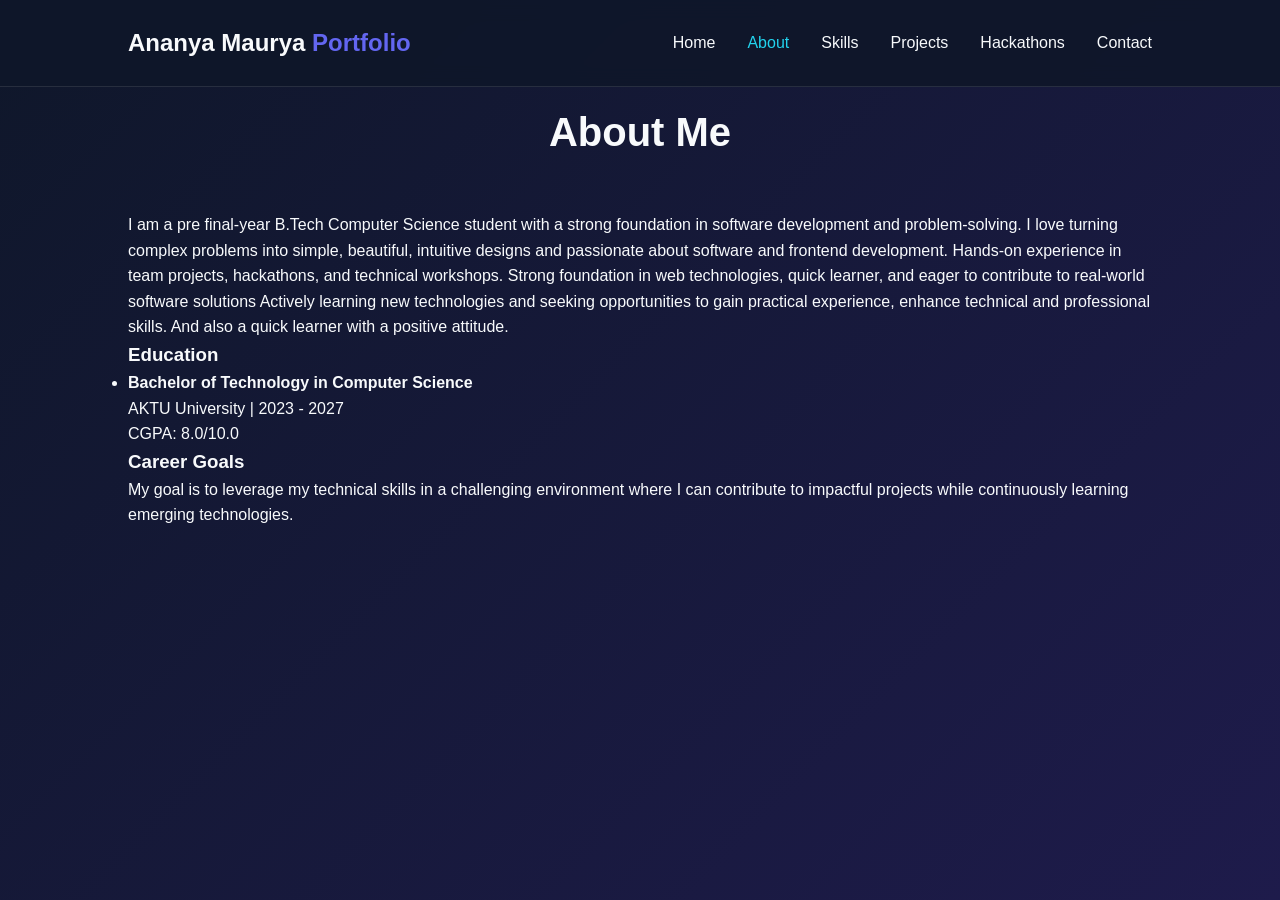
==== about.html @ 2896975a "Initial commit:Portfolio" ====
<!DOCTYPE html>
<html lang="en">
<head>
    <meta charset="UTF-8">
    <meta name="viewport" content="width=device-width, initial-scale=1.0">
    <title>About Me</title>
    <link rel="stylesheet" href="style.css">
</head>
<body>
    <nav class="navbar">
        <div class="logo">Ananya Maurya<span> Portfolio</span></div>
        <ul class="nav-links">
            <li><a href="index.html">Home</a></li>
            <li><a href="about.html" class="active">About</a></li>
            <li><a href="skills.html">Skills</a></li>
            <li><a href="projects.html">Projects</a></li>
            <li><a href="hackathons.html">Hackathons</a></li>
            <li><a href="contact.html">Contact</a></li>
        </ul>
    </nav>

    <section class="container fade-in">
        <h2 class="section-title">About Me</h2>
        <div class="about-grid">
            <div class="about-text">
                <p>I am a pre final-year B.Tech Computer Science student with a strong foundation in software development and problem-solving. I love turning complex problems into simple, beautiful, intuitive designs and passionate about software and frontend development. Hands-on experience in team projects, hackathons, and technical workshops. Strong foundation in web technologies, quick learner, and eager to contribute to real-world software solutions Actively learning new technologies and seeking opportunities to gain practical experience, enhance technical and professional skills. And also a quick learner with a positive attitude.</p>
                
                <h3>Education</h3>
                <ul class="edu-list">
                    <li>
                        <strong>Bachelor of Technology in Computer Science</strong><br>
                        AKTU University | 2023 - 2027<br>
                        CGPA: 8.0/10.0
                    </li>
                </ul>

                <h3>Career Goals</h3>
                <p>My goal is to leverage my technical skills in a challenging environment where I can contribute to impactful projects while continuously learning emerging technologies.</p>
            </div>
        </div>
    </section>
    <script src="script.js"></script>
</body>
</html>
---- style.css ----
/* Core Variables & Reset */
:root {
    --primary: #6366f1;
    --secondary: #a855f7;
    --bg-dark: #0f172a;
    --bg-card: rgba(30, 41, 59, 0.7);
    --text-white: #f8fafc;
    --text-gray: #94a3b8;
    --accent: #22d3ee;
}

* {
    margin: 0;
    padding: 0;
    box-sizing: border-box;
    font-family: 'Segoe UI', Tahoma, Geneva, Verdana, sans-serif;
}

body {
    background: linear-gradient(135deg, #0f172a 0%, #1e1b4b 100%);
    color: var(--text-white);
    min-height: 100vh;
    line-height: 1.6;
}

/* Navbar */
.navbar {
    position: fixed;
    top: 0;
    width: 100%;
    display: flex;
    justify-content: space-between;
    align-items: center;
    padding: 1.5rem 10%;
    background: rgba(15, 23, 42, 0.9);
    backdrop-filter: blur(10px);
    z-index: 1000;
    border-bottom: 1px solid rgba(255, 255, 255, 0.1);
}

.logo {
    font-size: 1.5rem;
    font-weight: bold;
}

.logo span {
    color: var(--primary);
}

.nav-links {
    display: flex;
    list-style: none;
}

.nav-links li {
    margin-left: 2rem;
}

.nav-links a {
    text-decoration: none;
    color: var(--text-white);
    font-weight: 500;
    transition: 0.3s;
}

.nav-links a:hover, .nav-links a.active {
    color: var(--accent);
}

/* Hero Section */
.hero {
    height: 100vh;
    display: flex;
    align-items: center;
    justify-content: center;
    text-align: center;
    padding: 0 10%;
}

.highlight {
    color: var(--primary);
}

.hero h1 { font-size: 4rem; margin-bottom: 1rem; }
.hero h3 { font-size: 1.5rem; color: var(--text-gray); margin-bottom: 2rem; }

/* Buttons */
.btn {
    padding: 0.8rem 2rem;
    border-radius: 8px;
    text-decoration: none;
    font-weight: bold;
    transition: 0.3s;
    margin: 0 0.5rem;
    display: inline-block;
}

.primary { background: var(--primary); color: white; }
.secondary { border: 2px solid var(--primary); color: white; }
.primary:hover { background: var(--secondary); transform: translateY(-3px); }

/* Containers & Grid */
.container { padding: 100px 10%; min-height: 100vh; }
.section-title { font-size: 2.5rem; margin-bottom: 3rem; text-align: center; }

.skills-grid, .projects-grid {
    display: grid;
    grid-template-columns: repeat(auto-fit, minmax(280px, 1fr));
    gap: 2rem;
}

/* Cards */
.skill-card, .project-card, .contact-card {
    background: var(--bg-card);
    padding: 2rem;
    border-radius: 15px;
    border: 1px solid rgba(255, 255, 255, 0.1);
    transition: 0.3s;
}

.project-card:hover { border-color: var(--accent); transform: scale(1.02); }

/* Progress Bars */
.progress-section { margin-top: 3rem; max-width: 600px; margin-inline: auto; }
.skill-bar { margin-bottom: 1.5rem; }
.bar-bg { background: #334155; height: 10px; border-radius: 5px; margin-top: 5px; }
.bar-fill { background: var(--accent); height: 100%; border-radius: 5px; }

/* Hackathons */
.hack-item {
    background: var(--bg-card);
    padding: 1.5rem;
    border-left: 4px solid var(--primary);
    margin-bottom: 1.5rem;
}

.hack-status { color: var(--accent); font-size: 0.8rem; font-weight: bold; text-transform: uppercase; }
.status-done { color: #10b981; }

/* Animations */
.fade-in {
    animation: fadeIn 1s ease-in;
}

@keyframes fadeIn {
    from { opacity: 0; transform: translateY(20px); }
    to { opacity: 1; transform: translateY(0); }
}

/* Mobile Responsive */
@media (max-width: 768px) {
    .nav-links { display: none; } /* Add burger menu for full production */
    .hero h1 { font-size: 2.5rem; }
}
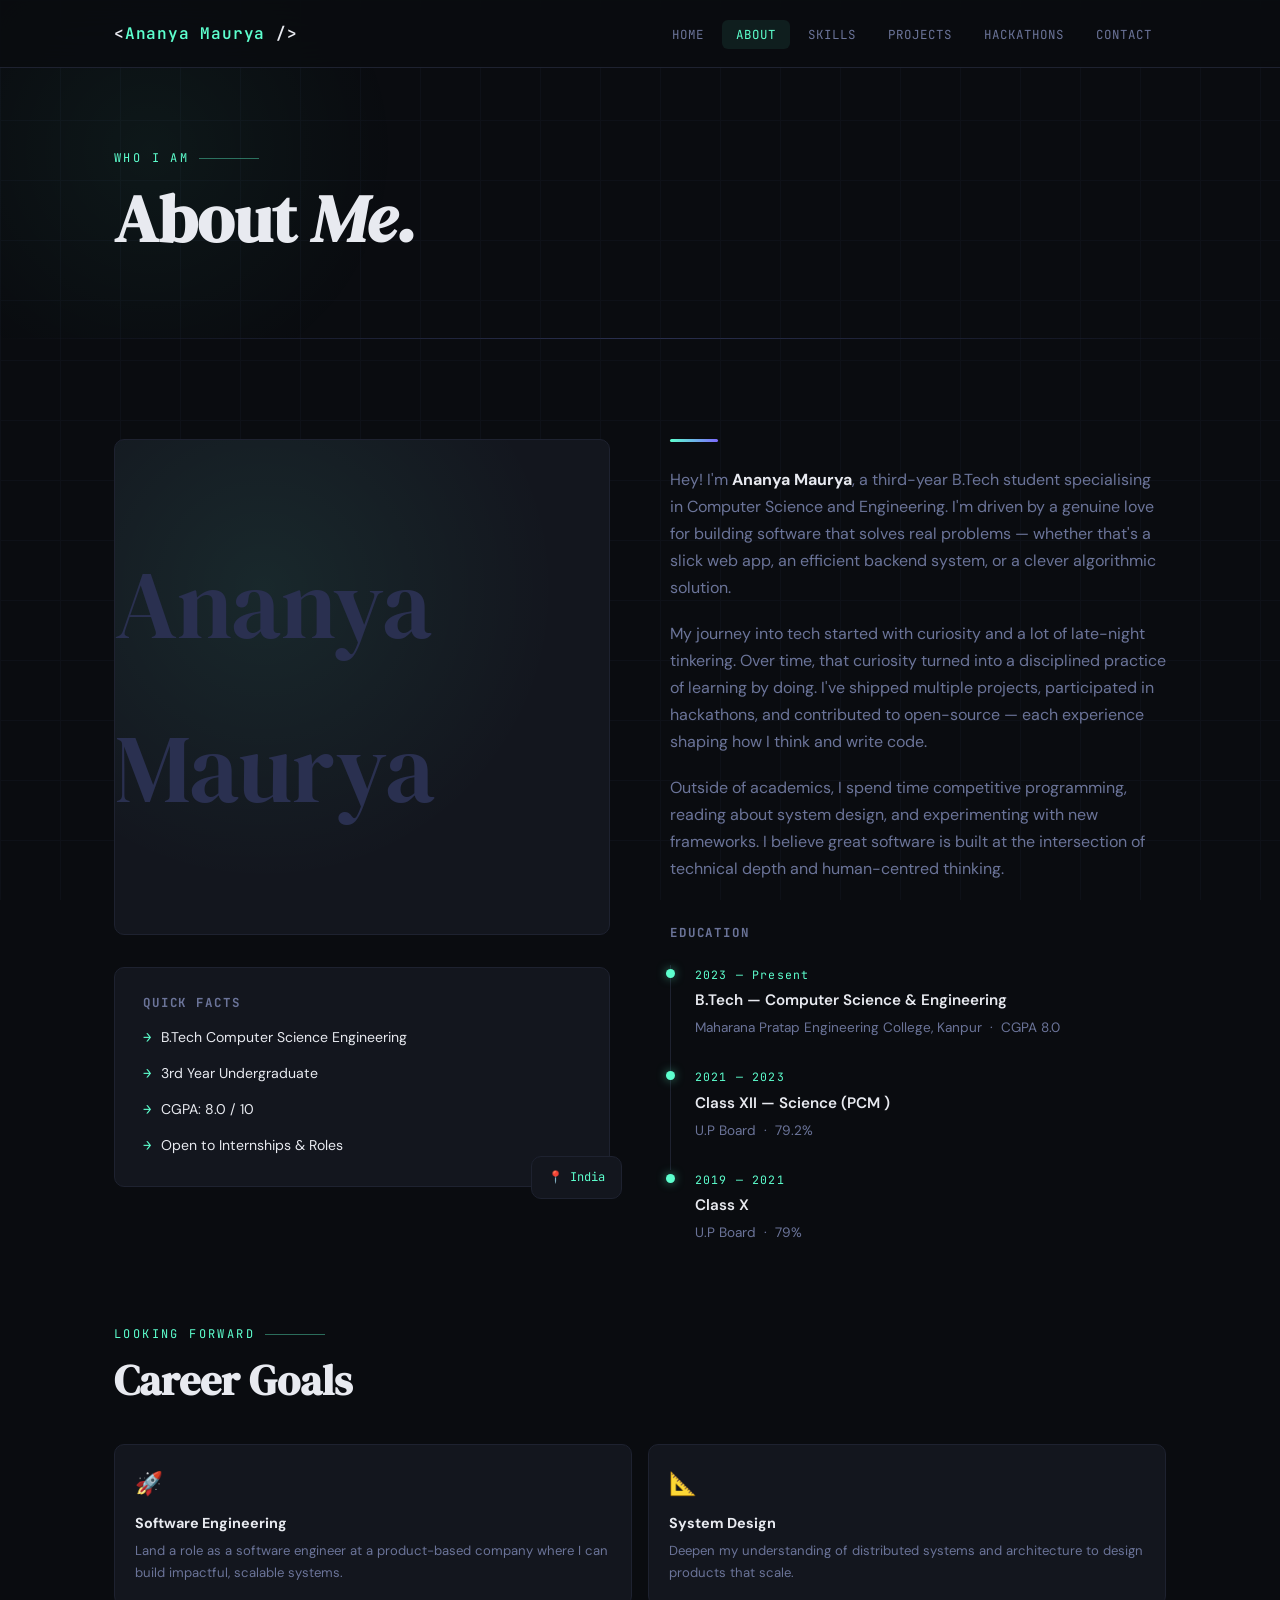
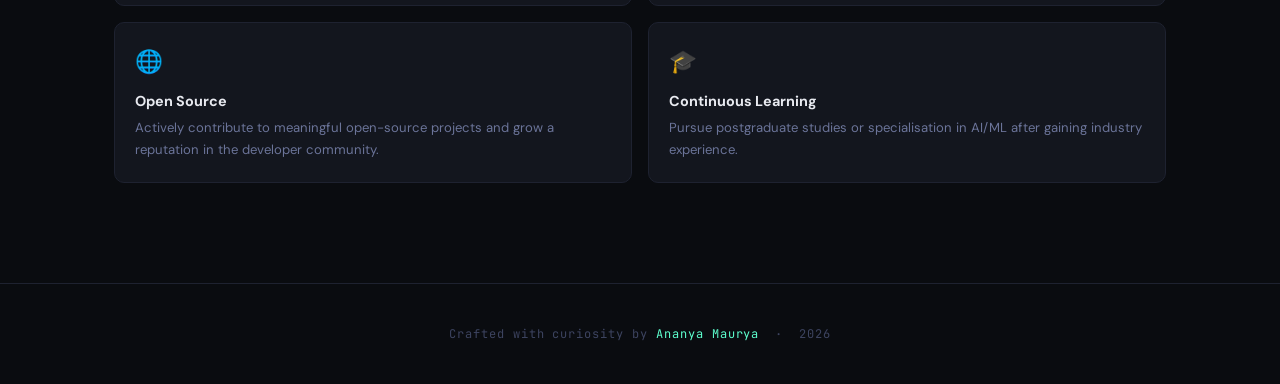
==== commit 560f51db: "Updated full portfolio(multi-page)" ====
--- a/about.html
+++ b/about.html
@@ -1,44 +1,174 @@
 <!DOCTYPE html>
 <html lang="en">
 <head>
-    <meta charset="UTF-8">
-    <meta name="viewport" content="width=device-width, initial-scale=1.0">
-    <title>About Me</title>
-    <link rel="stylesheet" href="style.css">
+  <meta charset="UTF-8" />
+  <meta name="viewport" content="width=device-width, initial-scale=1.0" />
+  <meta name="description" content="About Ananya Maurya — B.Tech CSE Student" />
+  <title>About — Ananya Maurya</title>
+  <link rel="stylesheet" href="style.css" />
 </head>
 <body>
-    <nav class="navbar">
-        <div class="logo">Ananya Maurya<span> Portfolio</span></div>
-        <ul class="nav-links">
-            <li><a href="index.html">Home</a></li>
-            <li><a href="about.html" class="active">About</a></li>
-            <li><a href="skills.html">Skills</a></li>
-            <li><a href="projects.html">Projects</a></li>
-            <li><a href="hackathons.html">Hackathons</a></li>
-            <li><a href="contact.html">Contact</a></li>
-        </ul>
-    </nav>
 
-    <section class="container fade-in">
-        <h2 class="section-title">About Me</h2>
+  <!-- ── Navbar ─────────────────────────────────────────── -->
+  <nav class="navbar" role="navigation" aria-label="Main navigation">
+    <div class="nav-inner">
+      <a href="index.html" class="nav-logo mono">&lt;<span>Ananya Maurya</span> /&gt;</a>
+      <ul class="nav-links" role="list">
+        <li><a href="index.html">Home</a></li>
+        <li><a href="about.html">About</a></li>
+        <li><a href="skills.html">Skills</a></li>
+        <li><a href="projects.html">Projects</a></li>
+        <li><a href="hackathons.html">Hackathons</a></li>
+        <li><a href="contact.html">Contact</a></li>
+      </ul>
+      <button class="nav-toggle" aria-label="Toggle menu" aria-expanded="false">
+        <span></span><span></span><span></span>
+      </button>
+    </div>
+  </nav>
+
+  <main>
+    <!-- ── Page Header ────────────────────────────────────── -->
+    <header class="page-header">
+      <div class="page-header-glow" aria-hidden="true"></div>
+      <div class="container">
+        <div class="section-label fade-in">Who I Am</div>
+        <h1 class="fade-in">About <em>Me.</em></h1>
+      </div>
+    </header>
+
+    <div class="divider"></div>
+
+    <!-- ── About Grid ─────────────────────────────────────── -->
+    <section class="section">
+      <div class="container">
         <div class="about-grid">
-            <div class="about-text">
-                <p>I am a pre final-year B.Tech Computer Science student with a strong foundation in software development and problem-solving. I love turning complex problems into simple, beautiful, intuitive designs and passionate about software and frontend development. Hands-on experience in team projects, hackathons, and technical workshops. Strong foundation in web technologies, quick learner, and eager to contribute to real-world software solutions Actively learning new technologies and seeking opportunities to gain practical experience, enhance technical and professional skills. And also a quick learner with a positive attitude.</p>
-                
-                <h3>Education</h3>
-                <ul class="edu-list">
-                    <li>
-                        <strong>Bachelor of Technology in Computer Science</strong><br>
-                        AKTU University | 2023 - 2027<br>
-                        CGPA: 8.0/10.0
-                    </li>
-                </ul>
 
-                <h3>Career Goals</h3>
-                <p>My goal is to leverage my technical skills in a challenging environment where I can contribute to impactful projects while continuously learning emerging technologies.</p>
+          <!-- Avatar column -->
+          <aside class="about-avatar fade-in">
+            <div class="avatar-frame" aria-label="Profile photo placeholder">
+              <span class="avatar-initials" aria-hidden="true">Ananya Maurya</span>
             </div>
+            <div class="avatar-badge">📍 India</div>
+
+            <!-- Quick facts card -->
+            <div class="card" style="margin-top:32px;">
+              <h3 style="font-size:0.78rem;letter-spacing:0.15em;text-transform:uppercase;font-family:var(--mono);color:var(--text-muted);margin-bottom:16px;">Quick Facts</h3>
+
+              <ul style="list-style:none;display:flex;flex-direction:column;gap:12px;">
+                <li style="display:flex;align-items:center;gap:10px;font-size:0.88rem;">
+                  <span style="color:var(--accent);font-family:var(--mono);">→</span>
+                  <span>B.Tech Computer Science Engineering</span>
+                </li>
+                <li style="display:flex;align-items:center;gap:10px;font-size:0.88rem;">
+                  <span style="color:var(--accent);font-family:var(--mono);">→</span>
+                  <span>3rd Year Undergraduate</span>
+                </li>
+                <li style="display:flex;align-items:center;gap:10px;font-size:0.88rem;">
+                  <span style="color:var(--accent);font-family:var(--mono);">→</span>
+                  <span>CGPA: 8.0 / 10</span>
+                </li>
+                <li style="display:flex;align-items:center;gap:10px;font-size:0.88rem;">
+                  <span style="color:var(--accent);font-family:var(--mono);">→</span>
+                  <span>Open to Internships & Roles</span>
+                </li>
+              </ul>
+            </div>
+          </aside>
+
+          <!-- Text column -->
+          <div class="about-text">
+            <div class="glow-line"></div>
+
+            <p class="fade-in">
+              Hey! I'm <strong style="color:var(--text);">Ananya Maurya</strong>, a third-year B.Tech student
+              specialising in Computer Science and Engineering. I'm driven by a genuine love for
+              building software that solves real problems — whether that's a slick web app, an
+              efficient backend system, or a clever algorithmic solution.
+            </p>
+
+            <p class="fade-in">
+              My journey into tech started with curiosity and a lot of late-night tinkering.
+              Over time, that curiosity turned into a disciplined practice of learning by doing.
+              I've shipped multiple projects, participated in hackathons, and contributed to
+              open-source — each experience shaping how I think and write code.
+            </p>
+
+            <p class="fade-in">
+              Outside of academics, I spend time competitive programming, reading about system
+              design, and experimenting with new frameworks. I believe great software is built at
+              the intersection of technical depth and human-centred thinking.
+            </p>
+
+            <!-- Education timeline -->
+            <div class="edu-timeline" style="margin-top:44px;">
+              <h3 style="font-family:var(--mono);font-size:0.78rem;letter-spacing:0.15em;text-transform:uppercase;color:var(--text-muted);margin-bottom:24px;">Education</h3>
+
+              <div class="edu-item fade-in">
+                <div class="edu-year">2023 — Present</div>
+                <div class="edu-degree">B.Tech — Computer Science &amp; Engineering</div>
+                <div class="edu-school">Maharana Pratap Engineering College, Kanpur &nbsp;·&nbsp; CGPA 8.0</div>
+              </div>
+
+              <div class="edu-item fade-in">
+                <div class="edu-year">2021 — 2023</div>
+                <div class="edu-degree">Class XII — Science (PCM )</div>
+                <div class="edu-school"> U.P Board &nbsp;·&nbsp; 79.2%</div>
+              </div>
+
+              <div class="edu-item fade-in">
+                <div class="edu-year">2019 — 2021</div>
+                <div class="edu-degree">Class X </div>
+                <div class="edu-school"> U.P Board &nbsp;·&nbsp; 79%</div>
+              </div>
+            </div>
+          </div>
         </div>
+
+        <!-- Career Goals -->
+        <div style="margin-top:80px;">
+          <div class="section-label fade-in">Looking Forward</div>
+          <h2 style="margin-bottom:40px;" class="fade-in">Career Goals</h2>
+
+          <div class="goals-grid">
+            <article class="goal-card fade-in">
+              <div class="goal-icon">🚀</div>
+              <h4>Software Engineering</h4>
+              <p>Land a role as a software engineer at a product-based company where I can build impactful, scalable systems.</p>
+            </article>
+
+            <article class="goal-card fade-in">
+              <div class="goal-icon">📐</div>
+              <h4>System Design</h4>
+              <p>Deepen my understanding of distributed systems and architecture to design products that scale.</p>
+            </article>
+
+            <article class="goal-card fade-in">
+              <div class="goal-icon">🌐</div>
+              <h4>Open Source</h4>
+              <p>Actively contribute to meaningful open-source projects and grow a reputation in the developer community.</p>
+            </article>
+
+            <article class="goal-card fade-in">
+              <div class="goal-icon">🎓</div>
+              <h4>Continuous Learning</h4>
+              <p>Pursue postgraduate studies or specialisation in AI/ML after gaining industry experience.</p>
+            </article>
+          </div>
+        </div>
+      </div>
     </section>
-    <script src="script.js"></script>
+  </main>
+
+  <!-- ── Footer ─────────────────────────────────────────── -->
+  <footer class="footer" role="contentinfo">
+    <div class="container">
+      <p class="footer-text">
+        Crafted with curiosity by <a href="index.html">Ananya Maurya</a> &nbsp;·&nbsp; 2026
+      </p>
+    </div>
+  </footer>
+
+  <script src="script.js"></script>
 </body>
-</html>+</html>
--- a/style.css
+++ b/style.css
@@ -1,154 +1,1074 @@
-/* Core Variables & Reset */
+/* ============================================================
+   PORTFOLIO — style.css
+   Theme: Dark terminal-meets-editorial
+   Fonts: DM Serif Display + JetBrains Mono + DM Sans
+   ============================================================ */
+ 
+@import url('https://fonts.googleapis.com/css2?family=DM+Serif+Display:ital@0;1&family=JetBrains+Mono:wght@300;400;600&family=DM+Sans:ital,opsz,wght@0,9..40,300;0,9..40,400;0,9..40,500;0,9..40,600;1,9..40,300&display=swap');
+ 
+/* ── Variables ───────────────────────────────────────────── */
 :root {
-    --primary: #6366f1;
-    --secondary: #a855f7;
-    --bg-dark: #0f172a;
-    --bg-card: rgba(30, 41, 59, 0.7);
-    --text-white: #f8fafc;
-    --text-gray: #94a3b8;
-    --accent: #22d3ee;
-}
-
-* {
-    margin: 0;
-    padding: 0;
-    box-sizing: border-box;
-    font-family: 'Segoe UI', Tahoma, Geneva, Verdana, sans-serif;
-}
-
+  --bg:          #0a0c10;
+  --bg-2:        #0f1117;
+  --bg-card:     #13161e;
+  --border:      #1e2230;
+  --border-glow: #2a3050;
+  --accent:      #5dffce;
+  --accent-2:    #7c6aff;
+  --accent-warm: #ff6b6b;
+  --text:        #e8eaf0;
+  --text-muted:  #6b7499;
+  --text-dim:    #3d4460;
+  --mono:        'JetBrains Mono', monospace;
+  --serif:       'DM Serif Display', serif;
+  --sans:        'DM Sans', sans-serif;
+  --radius:      10px;
+  --nav-h:       68px;
+  --transition:  0.3s cubic-bezier(0.4, 0, 0.2, 1);
+}
+ 
+/* ── Reset ───────────────────────────────────────────────── */
+*, *::before, *::after { box-sizing: border-box; margin: 0; padding: 0; }
+ 
+html { scroll-behavior: smooth; font-size: 16px; }
+ 
 body {
-    background: linear-gradient(135deg, #0f172a 0%, #1e1b4b 100%);
-    color: var(--text-white);
-    min-height: 100vh;
-    line-height: 1.6;
-}
-
-/* Navbar */
+  font-family: var(--sans);
+  background: var(--bg);
+  color: var(--text);
+  line-height: 1.7;
+  min-height: 100vh;
+  overflow-x: hidden;
+}
+ 
+/* Background grid texture */
+body::before {
+  content: '';
+  position: fixed;
+  inset: 0;
+  background-image:
+    linear-gradient(var(--border) 1px, transparent 1px),
+    linear-gradient(90deg, var(--border) 1px, transparent 1px);
+  background-size: 60px 60px;
+  opacity: 0.25;
+  pointer-events: none;
+  z-index: 0;
+}
+ 
+/* ── Typography ──────────────────────────────────────────── */
+h1, h2, h3 { font-family: var(--serif); line-height: 1.15; color: var(--text); }
+h1 { font-size: clamp(2.4rem, 6vw, 4.2rem); }
+h2 { font-size: clamp(1.8rem, 4vw, 2.6rem); }
+h3 { font-size: 1.2rem; }
+p  { color: var(--text-muted); }
+a  { color: inherit; text-decoration: none; }
+ 
+.mono { font-family: var(--mono); }
+ 
+/* ── Layout helpers ──────────────────────────────────────── */
+.container {
+  max-width: 1100px;
+  margin: 0 auto;
+  padding: 0 24px;
+  position: relative;
+  z-index: 1;
+}
+ 
+.section {
+  padding: 100px 0;
+}
+ 
+.section-label {
+  font-family: var(--mono);
+  font-size: 0.75rem;
+  letter-spacing: 0.2em;
+  text-transform: uppercase;
+  color: var(--accent);
+  margin-bottom: 12px;
+  display: flex;
+  align-items: center;
+  gap: 10px;
+}
+.section-label::after {
+  content: '';
+  flex: 1;
+  max-width: 60px;
+  height: 1px;
+  background: var(--accent);
+  opacity: 0.4;
+}
+ 
+.section-title {
+  margin-bottom: 60px;
+}
+ 
+/* ── Navbar ──────────────────────────────────────────────── */
 .navbar {
+  position: fixed;
+  top: 0; left: 0; right: 0;
+  height: var(--nav-h);
+  z-index: 1000;
+  background: rgba(10, 12, 16, 0.85);
+  backdrop-filter: blur(18px);
+  -webkit-backdrop-filter: blur(18px);
+  border-bottom: 1px solid var(--border);
+  display: flex;
+  align-items: center;
+}
+ 
+.nav-inner {
+  width: 100%;
+  max-width: 1100px;
+  margin: 0 auto;
+  padding: 0 24px;
+  display: flex;
+  align-items: center;
+  justify-content: space-between;
+}
+ 
+.nav-logo {
+  font-family: var(--mono);
+  font-size: 1rem;
+  font-weight: 600;
+  color: var(--text);
+  letter-spacing: 0.05em;
+}
+ 
+.nav-logo span { color: var(--accent); }
+ 
+.nav-links {
+  display: flex;
+  align-items: center;
+  gap: 4px;
+  list-style: none;
+}
+ 
+.nav-links a {
+  font-family: var(--mono);
+  font-size: 0.78rem;
+  letter-spacing: 0.08em;
+  text-transform: uppercase;
+  color: var(--text-muted);
+  padding: 6px 14px;
+  border-radius: 6px;
+  transition: color var(--transition), background var(--transition);
+}
+ 
+.nav-links a:hover {
+  color: var(--text);
+  background: var(--bg-card);
+}
+ 
+.nav-links a.active {
+  color: var(--accent);
+  background: rgba(93, 255, 206, 0.08);
+}
+ 
+/* Hamburger */
+.nav-toggle {
+  display: none;
+  flex-direction: column;
+  gap: 5px;
+  cursor: pointer;
+  padding: 6px;
+  background: none;
+  border: none;
+}
+.nav-toggle span {
+  display: block;
+  width: 24px;
+  height: 2px;
+  background: var(--text);
+  border-radius: 2px;
+  transition: var(--transition);
+}
+.nav-toggle.open span:nth-child(1) { transform: translateY(7px) rotate(45deg); }
+.nav-toggle.open span:nth-child(2) { opacity: 0; }
+.nav-toggle.open span:nth-child(3) { transform: translateY(-7px) rotate(-45deg); }
+ 
+/* ── Buttons ─────────────────────────────────────────────── */
+.btn {
+  display: inline-flex;
+  align-items: center;
+  gap: 8px;
+  padding: 12px 26px;
+  border-radius: var(--radius);
+  font-family: var(--mono);
+  font-size: 0.82rem;
+  font-weight: 600;
+  letter-spacing: 0.06em;
+  text-transform: uppercase;
+  cursor: pointer;
+  border: none;
+  transition: var(--transition);
+}
+ 
+.btn-primary {
+  background: var(--accent);
+  color: #0a0c10;
+}
+.btn-primary:hover {
+  background: #fff;
+  transform: translateY(-2px);
+  box-shadow: 0 0 30px rgba(93, 255, 206, 0.35);
+}
+ 
+.btn-outline {
+  background: transparent;
+  color: var(--text);
+  border: 1px solid var(--border-glow);
+}
+.btn-outline:hover {
+  border-color: var(--accent);
+  color: var(--accent);
+  transform: translateY(-2px);
+}
+ 
+.btn-ghost {
+  background: transparent;
+  color: var(--accent);
+  border: 1px solid rgba(93,255,206,0.3);
+  padding: 8px 18px;
+  font-size: 0.76rem;
+}
+.btn-ghost:hover {
+  background: rgba(93,255,206,0.08);
+  border-color: var(--accent);
+}
+ 
+/* ── Card base ───────────────────────────────────────────── */
+.card {
+  background: var(--bg-card);
+  border: 1px solid var(--border);
+  border-radius: var(--radius);
+  padding: 28px;
+  transition: border-color var(--transition), transform var(--transition), box-shadow var(--transition);
+}
+.card:hover {
+  border-color: var(--border-glow);
+  transform: translateY(-4px);
+  box-shadow: 0 16px 48px rgba(0,0,0,0.4);
+}
+ 
+/* ── Tag / Badge ─────────────────────────────────────────── */
+.tag {
+  display: inline-block;
+  font-family: var(--mono);
+  font-size: 0.7rem;
+  padding: 3px 10px;
+  border-radius: 100px;
+  border: 1px solid var(--border-glow);
+  color: var(--text-muted);
+  letter-spacing: 0.05em;
+}
+ 
+.tag-accent {
+  border-color: rgba(93,255,206,0.3);
+  color: var(--accent);
+  background: rgba(93,255,206,0.06);
+}
+ 
+.tag-purple {
+  border-color: rgba(124,106,255,0.3);
+  color: var(--accent-2);
+  background: rgba(124,106,255,0.06);
+}
+ 
+.tag-red {
+  border-color: rgba(255,107,107,0.3);
+  color: var(--accent-warm);
+  background: rgba(255,107,107,0.06);
+}
+ 
+/* ── Divider ─────────────────────────────────────────────── */
+.divider {
+  height: 1px;
+  background: linear-gradient(90deg, transparent, var(--border-glow), transparent);
+  margin: 0;
+}
+ 
+/* ── Scroll fade-in ──────────────────────────────────────── */
+.fade-in {
+  opacity: 0;
+  transform: translateY(24px);
+  transition: opacity 0.6s ease, transform 0.6s ease;
+}
+.fade-in.visible {
+  opacity: 1;
+  transform: translateY(0);
+}
+ 
+/* ── Cursor blink ────────────────────────────────────────── */
+.cursor {
+  display: inline-block;
+  width: 2px;
+  height: 1em;
+  background: var(--accent);
+  margin-left: 4px;
+  vertical-align: middle;
+  animation: blink 1s step-end infinite;
+}
+@keyframes blink { 50% { opacity: 0; } }
+ 
+/* ── Glow line decoration ────────────────────────────────── */
+.glow-line {
+  width: 48px;
+  height: 3px;
+  background: linear-gradient(90deg, var(--accent), var(--accent-2));
+  border-radius: 2px;
+  margin-bottom: 24px;
+}
+ 
+/* ============================================================
+   HOME PAGE
+   ============================================================ */
+ 
+.hero {
+  min-height: 100vh;
+  display: flex;
+  align-items: center;
+  position: relative;
+  overflow: hidden;
+}
+ 
+.hero-glow {
+  position: absolute;
+  top: -200px;
+  right: -200px;
+  width: 700px;
+  height: 700px;
+  background: radial-gradient(circle, rgba(93,255,206,0.06) 0%, transparent 70%);
+  pointer-events: none;
+}
+ 
+.hero-glow-2 {
+  position: absolute;
+  bottom: -300px;
+  left: -100px;
+  width: 600px;
+  height: 600px;
+  background: radial-gradient(circle, rgba(124,106,255,0.05) 0%, transparent 70%);
+  pointer-events: none;
+}
+ 
+.hero-content {
+  padding-top: var(--nav-h);
+  position: relative;
+  z-index: 1;
+}
+ 
+.hero-pretitle {
+  font-family: var(--mono);
+  font-size: 0.82rem;
+  color: var(--accent);
+  letter-spacing: 0.18em;
+  text-transform: uppercase;
+  margin-bottom: 20px;
+  display: flex;
+  align-items: center;
+  gap: 12px;
+}
+ 
+.hero-pretitle::before {
+  content: '';
+  width: 32px;
+  height: 1px;
+  background: var(--accent);
+}
+ 
+.hero-name {
+  font-family: var(--serif);
+  font-size: clamp(3rem, 8vw, 5.5rem);
+  line-height: 1.05;
+  margin-bottom: 12px;
+}
+ 
+.hero-name .accent { color: var(--accent); }
+ 
+.hero-role {
+  font-family: var(--mono);
+  font-size: clamp(1rem, 2.5vw, 1.35rem);
+  color: var(--text-muted);
+  margin-bottom: 28px;
+}
+ 
+.hero-role .role-text { color: var(--text); }
+ 
+.hero-desc {
+  max-width: 540px;
+  font-size: 1.05rem;
+  color: var(--text-muted);
+  margin-bottom: 44px;
+  line-height: 1.8;
+}
+ 
+.hero-cta {
+  display: flex;
+  gap: 16px;
+  flex-wrap: wrap;
+}
+ 
+.hero-scroll {
+  position: absolute;
+  bottom: 40px;
+  left: 50%;
+  transform: translateX(-50%);
+  display: flex;
+  flex-direction: column;
+  align-items: center;
+  gap: 8px;
+  font-family: var(--mono);
+  font-size: 0.7rem;
+  letter-spacing: 0.15em;
+  text-transform: uppercase;
+  color: var(--text-dim);
+  animation: bounce 2s ease-in-out infinite;
+}
+ 
+.hero-scroll::after {
+  content: '';
+  width: 1px;
+  height: 40px;
+  background: linear-gradient(to bottom, var(--text-dim), transparent);
+}
+ 
+@keyframes bounce {
+  0%, 100% { transform: translateX(-50%) translateY(0); }
+  50%       { transform: translateX(-50%) translateY(-8px); }
+}
+ 
+/* Stats strip */
+.stats-strip {
+  padding: 40px 0;
+  border-top: 1px solid var(--border);
+  border-bottom: 1px solid var(--border);
+}
+ 
+.stats-grid {
+  display: grid;
+  grid-template-columns: repeat(auto-fit, minmax(160px, 1fr));
+  gap: 40px;
+  text-align: center;
+}
+ 
+.stat-number {
+  font-family: var(--serif);
+  font-size: 2.4rem;
+  color: var(--accent);
+  line-height: 1;
+  margin-bottom: 4px;
+}
+ 
+.stat-label {
+  font-family: var(--mono);
+  font-size: 0.72rem;
+  letter-spacing: 0.12em;
+  text-transform: uppercase;
+  color: var(--text-muted);
+}
+ 
+/* ============================================================
+   ABOUT PAGE
+   ============================================================ */
+ 
+.about-grid {
+  display: grid;
+  grid-template-columns: 1fr 1fr;
+  gap: 60px;
+  align-items: start;
+}
+ 
+.about-avatar {
+  position: relative;
+}
+ 
+.avatar-frame {
+  width: 100%;
+  aspect-ratio: 1;
+  background: var(--bg-card);
+  border: 1px solid var(--border);
+  border-radius: var(--radius);
+  display: flex;
+  align-items: center;
+  justify-content: center;
+  overflow: hidden;
+  position: relative;
+}
+ 
+.avatar-initials {
+  font-family: var(--serif);
+  font-size: 6rem;
+  color: var(--border-glow);
+  position: relative;
+  z-index: 1;
+}
+ 
+.avatar-frame::before {
+  content: '';
+  position: absolute;
+  inset: 0;
+  background: radial-gradient(circle at 30% 30%, rgba(93,255,206,0.08), transparent 60%);
+}
+ 
+.avatar-badge {
+  position: absolute;
+  bottom: -12px;
+  right: -12px;
+  background: var(--bg-card);
+  border: 1px solid var(--border);
+  padding: 10px 16px;
+  border-radius: var(--radius);
+  font-family: var(--mono);
+  font-size: 0.75rem;
+  color: var(--accent);
+}
+ 
+.about-text p { margin-bottom: 18px; }
+ 
+.edu-timeline {
+  margin-top: 36px;
+}
+ 
+.edu-item {
+  position: relative;
+  padding-left: 24px;
+  padding-bottom: 28px;
+  border-left: 1px solid var(--border);
+}
+ 
+.edu-item:last-child { border-left-color: transparent; padding-bottom: 0; }
+ 
+.edu-item::before {
+  content: '';
+  position: absolute;
+  left: -5px; top: 4px;
+  width: 9px; height: 9px;
+  border-radius: 50%;
+  background: var(--accent);
+  box-shadow: 0 0 10px rgba(93,255,206,0.5);
+}
+ 
+.edu-year {
+  font-family: var(--mono);
+  font-size: 0.72rem;
+  color: var(--accent);
+  letter-spacing: 0.1em;
+  margin-bottom: 4px;
+}
+ 
+.edu-degree { font-weight: 600; font-size: 0.95rem; margin-bottom: 2px; }
+.edu-school { font-size: 0.85rem; color: var(--text-muted); }
+ 
+.goals-grid {
+  display: grid;
+  grid-template-columns: 1fr 1fr;
+  gap: 16px;
+  margin-top: 20px;
+}
+ 
+.goal-card {
+  background: var(--bg-card);
+  border: 1px solid var(--border);
+  border-radius: var(--radius);
+  padding: 20px;
+  transition: border-color var(--transition);
+}
+.goal-card:hover { border-color: var(--border-glow); }
+ 
+.goal-icon {
+  font-size: 1.4rem;
+  margin-bottom: 8px;
+}
+ 
+.goal-card h4 { font-size: 0.9rem; margin-bottom: 4px; }
+.goal-card p  { font-size: 0.82rem; }
+ 
+/* ============================================================
+   SKILLS PAGE
+   ============================================================ */
+ 
+.skills-categories {
+  display: grid;
+  grid-template-columns: repeat(auto-fit, minmax(300px, 1fr));
+  gap: 28px;
+}
+ 
+.skill-category h3 {
+  font-family: var(--mono);
+  font-size: 0.78rem;
+  letter-spacing: 0.15em;
+  text-transform: uppercase;
+  color: var(--accent);
+  margin-bottom: 20px;
+  padding-bottom: 12px;
+  border-bottom: 1px solid var(--border);
+}
+ 
+.skill-item {
+  margin-bottom: 18px;
+}
+ 
+.skill-header {
+  display: flex;
+  justify-content: space-between;
+  align-items: center;
+  margin-bottom: 8px;
+}
+ 
+.skill-name {
+  font-family: var(--mono);
+  font-size: 0.85rem;
+  color: var(--text);
+}
+ 
+.skill-pct {
+  font-family: var(--mono);
+  font-size: 0.75rem;
+  color: var(--text-muted);
+}
+ 
+.skill-bar {
+  height: 4px;
+  background: var(--border);
+  border-radius: 100px;
+  overflow: hidden;
+}
+ 
+.skill-fill {
+  height: 100%;
+  border-radius: 100px;
+  background: linear-gradient(90deg, var(--accent), var(--accent-2));
+  width: 0;
+  transition: width 1s cubic-bezier(0.4, 0, 0.2, 1);
+}
+ 
+.skill-fill.animated { width: var(--w); }
+ 
+/* Tech cloud */
+.tech-cloud {
+  margin-top: 60px;
+  text-align: center;
+}
+ 
+.tech-cloud h3 {
+  font-family: var(--mono);
+  font-size: 0.78rem;
+  letter-spacing: 0.15em;
+  text-transform: uppercase;
+  color: var(--text-muted);
+  margin-bottom: 24px;
+}
+ 
+.tech-tags {
+  display: flex;
+  flex-wrap: wrap;
+  gap: 10px;
+  justify-content: center;
+}
+ 
+/* ============================================================
+   PROJECTS PAGE
+   ============================================================ */
+ 
+.projects-grid {
+  display: grid;
+  grid-template-columns: repeat(auto-fit, minmax(320px, 1fr));
+  gap: 24px;
+}
+ 
+.project-card {
+  background: var(--bg-card);
+  border: 1px solid var(--border);
+  border-radius: var(--radius);
+  overflow: hidden;
+  display: flex;
+  flex-direction: column;
+  transition: border-color var(--transition), transform var(--transition), box-shadow var(--transition);
+}
+ 
+.project-card:hover {
+  border-color: var(--border-glow);
+  transform: translateY(-6px);
+  box-shadow: 0 20px 60px rgba(0,0,0,0.45);
+}
+ 
+.project-banner {
+  height: 160px;
+  display: flex;
+  align-items: center;
+  justify-content: center;
+  position: relative;
+  overflow: hidden;
+}
+ 
+.project-banner .icon {
+  font-size: 2.8rem;
+  position: relative;
+  z-index: 1;
+}
+ 
+.project-body {
+  padding: 24px;
+  display: flex;
+  flex-direction: column;
+  flex: 1;
+}
+ 
+.project-number {
+  font-family: var(--mono);
+  font-size: 0.7rem;
+  color: var(--text-dim);
+  letter-spacing: 0.1em;
+  margin-bottom: 8px;
+}
+ 
+.project-title {
+  font-family: var(--serif);
+  font-size: 1.25rem;
+  color: var(--text);
+  margin-bottom: 10px;
+}
+ 
+.project-desc {
+  font-size: 0.88rem;
+  color: var(--text-muted);
+  line-height: 1.7;
+  margin-bottom: 18px;
+  flex: 1;
+}
+ 
+.project-stack {
+  display: flex;
+  flex-wrap: wrap;
+  gap: 6px;
+  margin-bottom: 20px;
+}
+ 
+.project-links {
+  display: flex;
+  gap: 10px;
+}
+ 
+/* Featured project */
+.project-card.featured {
+  grid-column: 1 / -1;
+  flex-direction: row;
+}
+ 
+.project-card.featured .project-banner {
+  width: 280px;
+  min-width: 280px;
+  height: auto;
+}
+ 
+.project-card.featured .project-body { padding: 32px; }
+ 
+/* ============================================================
+   HACKATHONS PAGE
+   ============================================================ */
+ 
+.hackathons-list {
+  display: flex;
+  flex-direction: column;
+  gap: 20px;
+}
+ 
+.hackathon-card {
+  background: var(--bg-card);
+  border: 1px solid var(--border);
+  border-radius: var(--radius);
+  padding: 28px 32px;
+  display: grid;
+  grid-template-columns: 1fr auto;
+  gap: 20px;
+  align-items: start;
+  transition: border-color var(--transition), transform var(--transition);
+}
+ 
+.hackathon-card:hover {
+  border-color: var(--border-glow);
+  transform: translateX(4px);
+}
+ 
+.hack-meta {
+  display: flex;
+  align-items: center;
+  gap: 12px;
+  margin-bottom: 10px;
+}
+ 
+.hack-date {
+  font-family: var(--mono);
+  font-size: 0.72rem;
+  color: var(--text-dim);
+  letter-spacing: 0.08em;
+}
+ 
+.hack-title {
+  font-family: var(--serif);
+  font-size: 1.3rem;
+  color: var(--text);
+  margin-bottom: 8px;
+}
+ 
+.hack-org {
+  font-family: var(--mono);
+  font-size: 0.75rem;
+  color: var(--accent);
+  margin-bottom: 12px;
+}
+ 
+.hack-desc {
+  font-size: 0.88rem;
+  color: var(--text-muted);
+  max-width: 600px;
+}
+ 
+.hack-tags {
+  display: flex;
+  flex-wrap: wrap;
+  gap: 6px;
+  margin-top: 14px;
+}
+ 
+.status-badge {
+  display: inline-flex;
+  align-items: center;
+  gap: 6px;
+  font-family: var(--mono);
+  font-size: 0.72rem;
+  letter-spacing: 0.08em;
+  padding: 6px 14px;
+  border-radius: 100px;
+  white-space: nowrap;
+}
+ 
+.status-won {
+  background: rgba(93,255,206,0.1);
+  border: 1px solid rgba(93,255,206,0.3);
+  color: var(--accent);
+}
+ 
+.status-participated {
+  background: rgba(124,106,255,0.1);
+  border: 1px solid rgba(124,106,255,0.3);
+  color: var(--accent-2);
+}
+ 
+.status-ongoing {
+  background: rgba(255,107,107,0.1);
+  border: 1px solid rgba(255,107,107,0.3);
+  color: var(--accent-warm);
+}
+ 
+.status-badge .dot {
+  width: 6px;
+  height: 6px;
+  border-radius: 50%;
+  background: currentColor;
+}
+ 
+.status-ongoing .dot { animation: pulse 1.5s ease-in-out infinite; }
+ 
+@keyframes pulse {
+  0%, 100% { opacity: 1; }
+  50%       { opacity: 0.3; }
+}
+ 
+/* ============================================================
+   CONTACT PAGE
+   ============================================================ */
+ 
+.contact-grid {
+  display: grid;
+  grid-template-columns: 1fr 1fr;
+  gap: 60px;
+  align-items: start;
+}
+ 
+.contact-intro p { margin-bottom: 16px; }
+ 
+.contact-email {
+  display: inline-flex;
+  align-items: center;
+  gap: 10px;
+  font-family: var(--mono);
+  font-size: 1rem;
+  color: var(--accent);
+  padding: 14px 20px;
+  border: 1px solid rgba(93,255,206,0.25);
+  border-radius: var(--radius);
+  margin-top: 12px;
+  transition: var(--transition);
+}
+.contact-email:hover {
+  background: rgba(93,255,206,0.06);
+  border-color: var(--accent);
+}
+ 
+.social-links {
+  margin-top: 36px;
+}
+ 
+.social-links h3 {
+  font-family: var(--mono);
+  font-size: 0.75rem;
+  letter-spacing: 0.15em;
+  text-transform: uppercase;
+  color: var(--text-muted);
+  margin-bottom: 16px;
+}
+ 
+.social-list {
+  display: flex;
+  flex-direction: column;
+  gap: 10px;
+}
+ 
+.social-link {
+  display: flex;
+  align-items: center;
+  gap: 14px;
+  padding: 14px 18px;
+  background: var(--bg-card);
+  border: 1px solid var(--border);
+  border-radius: var(--radius);
+  transition: var(--transition);
+  color: var(--text);
+}
+ 
+.social-link:hover {
+  border-color: var(--border-glow);
+  transform: translateX(4px);
+  color: var(--text);
+}
+ 
+.social-link:hover .social-icon { color: var(--accent); }
+ 
+.social-icon {
+  font-size: 1.25rem;
+  width: 32px;
+  text-align: center;
+  transition: color var(--transition);
+  color: var(--text-muted);
+}
+ 
+.social-info { flex: 1; }
+.social-name { font-weight: 600; font-size: 0.9rem; }
+.social-handle { font-family: var(--mono); font-size: 0.76rem; color: var(--text-muted); }
+ 
+.social-arrow { color: var(--text-dim); font-size: 0.9rem; }
+ 
+/* Contact panel right */
+.contact-panel {
+  background: var(--bg-card);
+  border: 1px solid var(--border);
+  border-radius: var(--radius);
+  padding: 36px;
+}
+ 
+.contact-panel h3 {
+  font-family: var(--serif);
+  font-size: 1.4rem;
+  margin-bottom: 8px;
+}
+ 
+.contact-panel > p { margin-bottom: 28px; font-size: 0.9rem; }
+ 
+.form-group { margin-bottom: 18px; }
+ 
+.form-label {
+  display: block;
+  font-family: var(--mono);
+  font-size: 0.72rem;
+  letter-spacing: 0.1em;
+  text-transform: uppercase;
+  color: var(--text-muted);
+  margin-bottom: 8px;
+}
+ 
+.form-input,
+.form-textarea {
+  width: 100%;
+  background: var(--bg);
+  border: 1px solid var(--border);
+  border-radius: var(--radius);
+  padding: 12px 16px;
+  font-family: var(--sans);
+  font-size: 0.9rem;
+  color: var(--text);
+  outline: none;
+  transition: border-color var(--transition);
+}
+ 
+.form-input:focus,
+.form-textarea:focus { border-color: var(--accent); }
+ 
+.form-textarea { resize: vertical; min-height: 120px; }
+ 
+/* ── Footer ──────────────────────────────────────────────── */
+.footer {
+  padding: 40px 0;
+  border-top: 1px solid var(--border);
+  text-align: center;
+  position: relative;
+  z-index: 1;
+}
+ 
+.footer-text {
+  font-family: var(--mono);
+  font-size: 0.75rem;
+  color: var(--text-dim);
+  letter-spacing: 0.08em;
+}
+ 
+.footer-text a { color: var(--accent); transition: opacity var(--transition); }
+.footer-text a:hover { opacity: 0.7; }
+ 
+/* ── Page header (inner pages) ───────────────────────────── */
+.page-header {
+  padding: calc(var(--nav-h) + 80px) 0 80px;
+  position: relative;
+  overflow: hidden;
+}
+ 
+.page-header-glow {
+  position: absolute;
+  top: -100px; left: -100px;
+  width: 500px; height: 500px;
+  background: radial-gradient(circle, rgba(93,255,206,0.05), transparent 70%);
+  pointer-events: none;
+}
+ 
+/* ============================================================
+   RESPONSIVE
+   ============================================================ */
+@media (max-width: 900px) {
+  .about-grid        { grid-template-columns: 1fr; }
+  .contact-grid      { grid-template-columns: 1fr; }
+  .project-card.featured { flex-direction: column; }
+  .project-card.featured .project-banner { width: 100%; height: 160px; }
+  .hackathon-card    { grid-template-columns: 1fr; }
+  .goals-grid        { grid-template-columns: 1fr; }
+}
+ 
+@media (max-width: 700px) {
+  .nav-links {
     position: fixed;
-    top: 0;
-    width: 100%;
-    display: flex;
-    justify-content: space-between;
-    align-items: center;
-    padding: 1.5rem 10%;
-    background: rgba(15, 23, 42, 0.9);
-    backdrop-filter: blur(10px);
-    z-index: 1000;
-    border-bottom: 1px solid rgba(255, 255, 255, 0.1);
-}
-
-.logo {
-    font-size: 1.5rem;
-    font-weight: bold;
-}
-
-.logo span {
-    color: var(--primary);
-}
-
-.nav-links {
-    display: flex;
-    list-style: none;
-}
-
-.nav-links li {
-    margin-left: 2rem;
-}
-
-.nav-links a {
-    text-decoration: none;
-    color: var(--text-white);
-    font-weight: 500;
-    transition: 0.3s;
-}
-
-.nav-links a:hover, .nav-links a.active {
-    color: var(--accent);
-}
-
-/* Hero Section */
-.hero {
-    height: 100vh;
-    display: flex;
-    align-items: center;
-    justify-content: center;
-    text-align: center;
-    padding: 0 10%;
-}
-
-.highlight {
-    color: var(--primary);
-}
-
-.hero h1 { font-size: 4rem; margin-bottom: 1rem; }
-.hero h3 { font-size: 1.5rem; color: var(--text-gray); margin-bottom: 2rem; }
-
-/* Buttons */
-.btn {
-    padding: 0.8rem 2rem;
-    border-radius: 8px;
-    text-decoration: none;
-    font-weight: bold;
-    transition: 0.3s;
-    margin: 0 0.5rem;
-    display: inline-block;
-}
-
-.primary { background: var(--primary); color: white; }
-.secondary { border: 2px solid var(--primary); color: white; }
-.primary:hover { background: var(--secondary); transform: translateY(-3px); }
-
-/* Containers & Grid */
-.container { padding: 100px 10%; min-height: 100vh; }
-.section-title { font-size: 2.5rem; margin-bottom: 3rem; text-align: center; }
-
-.skills-grid, .projects-grid {
-    display: grid;
-    grid-template-columns: repeat(auto-fit, minmax(280px, 1fr));
-    gap: 2rem;
-}
-
-/* Cards */
-.skill-card, .project-card, .contact-card {
-    background: var(--bg-card);
-    padding: 2rem;
-    border-radius: 15px;
-    border: 1px solid rgba(255, 255, 255, 0.1);
-    transition: 0.3s;
-}
-
-.project-card:hover { border-color: var(--accent); transform: scale(1.02); }
-
-/* Progress Bars */
-.progress-section { margin-top: 3rem; max-width: 600px; margin-inline: auto; }
-.skill-bar { margin-bottom: 1.5rem; }
-.bar-bg { background: #334155; height: 10px; border-radius: 5px; margin-top: 5px; }
-.bar-fill { background: var(--accent); height: 100%; border-radius: 5px; }
-
-/* Hackathons */
-.hack-item {
-    background: var(--bg-card);
-    padding: 1.5rem;
-    border-left: 4px solid var(--primary);
-    margin-bottom: 1.5rem;
-}
-
-.hack-status { color: var(--accent); font-size: 0.8rem; font-weight: bold; text-transform: uppercase; }
-.status-done { color: #10b981; }
-
-/* Animations */
-.fade-in {
-    animation: fadeIn 1s ease-in;
-}
-
-@keyframes fadeIn {
-    from { opacity: 0; transform: translateY(20px); }
-    to { opacity: 1; transform: translateY(0); }
-}
-
-/* Mobile Responsive */
-@media (max-width: 768px) {
-    .nav-links { display: none; } /* Add burger menu for full production */
-    .hero h1 { font-size: 2.5rem; }
+    top: var(--nav-h);
+    left: 0; right: 0;
+    background: rgba(10,12,16,0.97);
+    backdrop-filter: blur(18px);
+    flex-direction: column;
+    padding: 20px;
+    gap: 4px;
+    border-bottom: 1px solid var(--border);
+    transform: translateY(-110%);
+    transition: transform 0.35s ease;
+  }
+  .nav-links.open { transform: translateY(0); }
+  .nav-links a { padding: 12px 16px; width: 100%; }
+  .nav-toggle { display: flex; }
+  .hero-cta  { flex-direction: column; }
+  .hero-cta .btn { justify-content: center; }
 }
